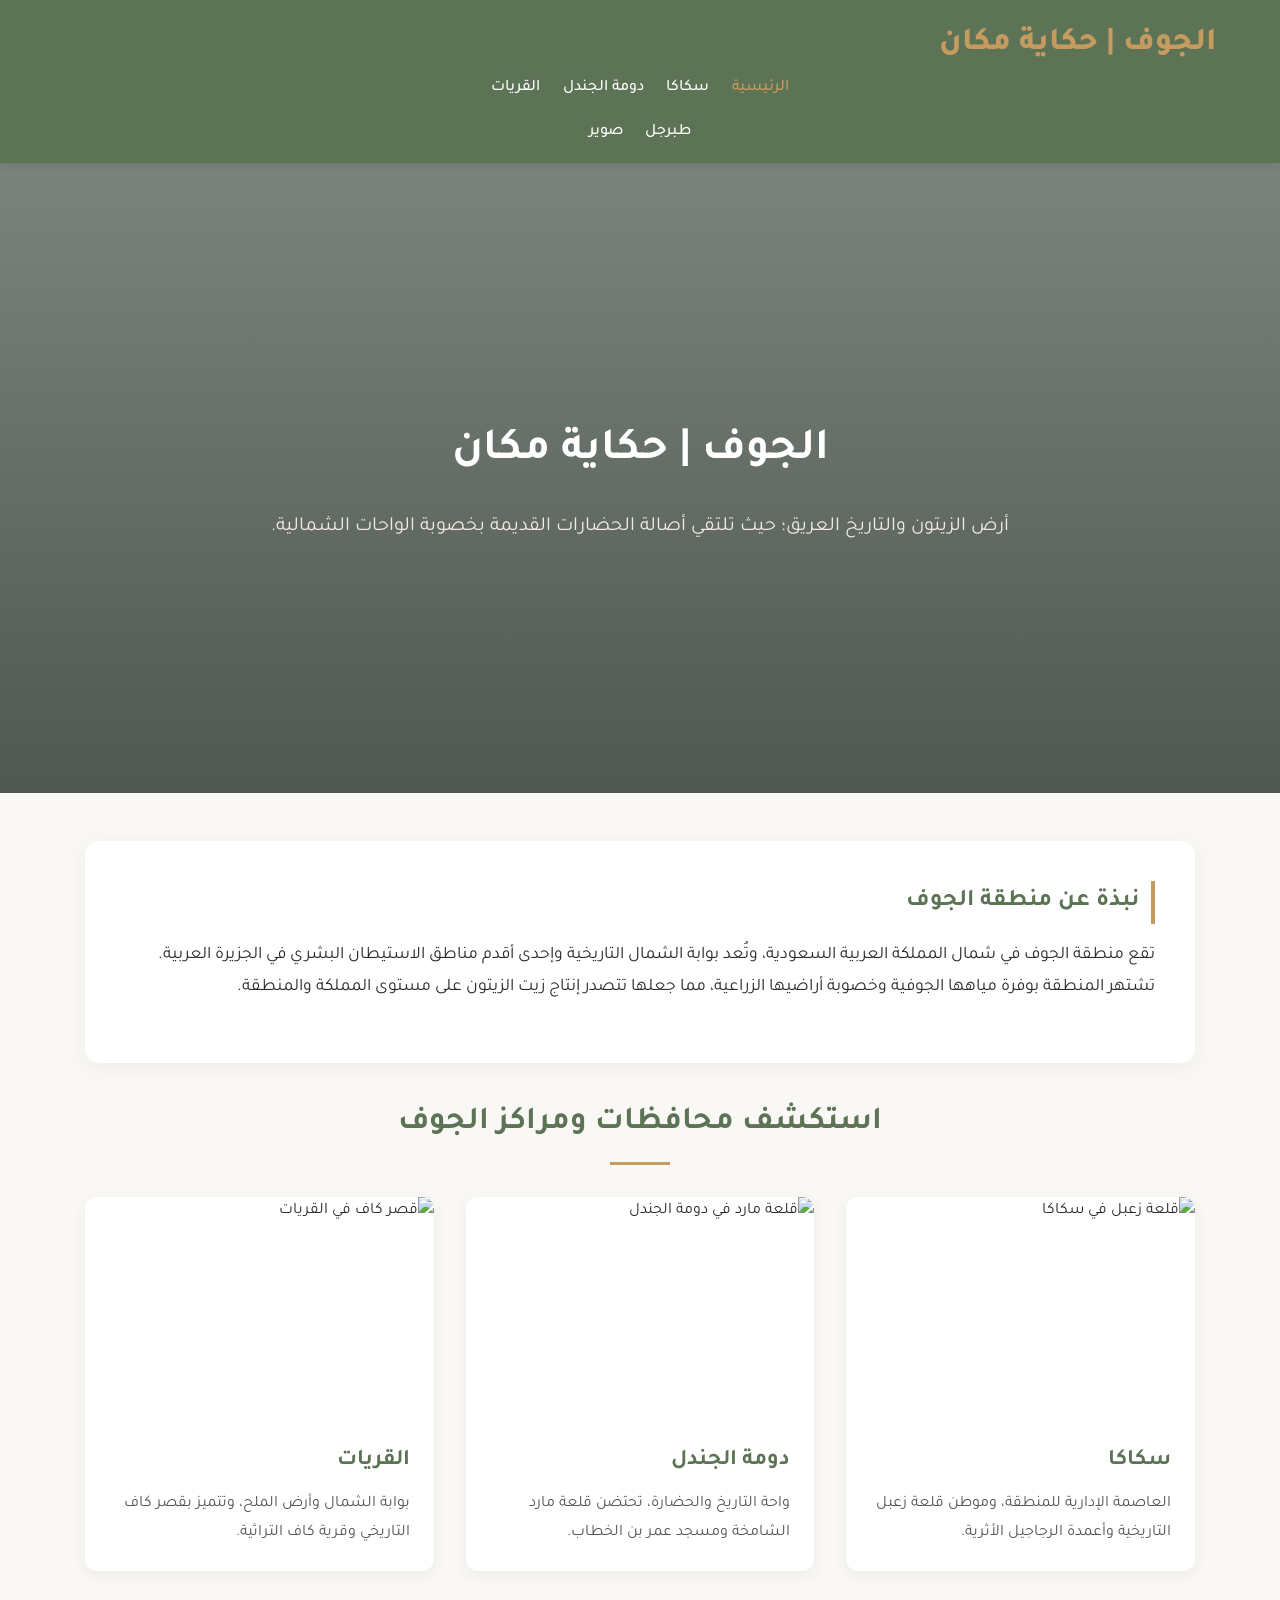
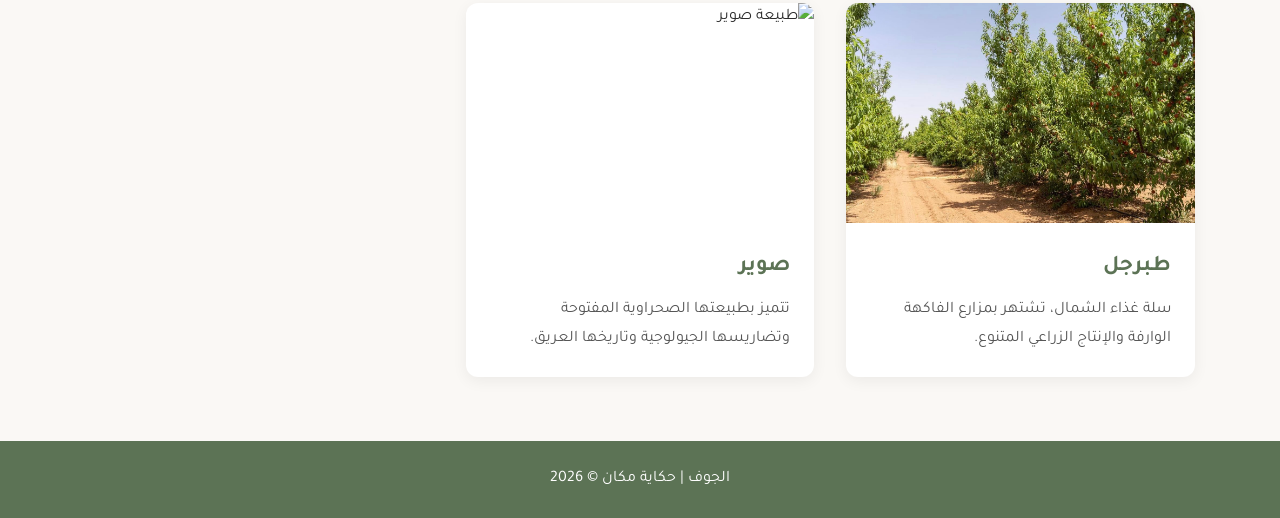
==== index.html @ 61e51d3c "Add files via upload" ====
<!DOCTYPE html>
<html lang="ar" dir="rtl">
<head>
  <meta charset="UTF-8">
  <meta name="viewport" content="width=device-width, initial-scale=1.0">
  <title>الجوف | حكاية مكان</title>
  <link rel="stylesheet" href="style.css">
</head>
<body>

  <header>
    <a href="index.html" class="logo">الجوف | حكاية مكان</a>
    <nav>
      <ul>
        <li><a href="index.html" class="active">الرئيسية</a></li>
        <li><a href="sakaka.html">سكاكا</a></li>
        <li><a href="dumat.html">دومة الجندل</a></li>
        <li><a href="qurayyat.html">القريات</a></li>
        <li><a href="tabarjal.html">طبرجل</a></li>
        <li><a href="suwayr.html">صوير</a></li>
      </ul>
    </nav>
  </header>

  <section class="hero" style="background-image: url('home.jpg');">
    <div class="hero-content">
      <h1>الجوف | حكاية مكان</h1>
      <p>أرض الزيتون والتاريخ العريق؛ حيث تلتقي أصالة الحضارات القديمة بخصوبة الواحات الشمالية.</p>
    </div>
  </section>

  <main class="container">
    <div class="detail-box">
      <h2>نبذة عن منطقة الجوف</h2>
      <p>تقع منطقة الجوف في شمال المملكة العربية السعودية، وتُعد بوابة الشمال التاريخية وإحدى أقدم مناطق الاستيطان البشري في الجزيرة العربية. تشتهر المنطقة بوفرة مياهها الجوفية وخصوبة أراضيها الزراعية، مما جعلها تتصدر إنتاج زيت الزيتون على مستوى المملكة والمنطقة.</p>
    </div>

    <h2 class="section-title">استكشف محافظات ومراكز الجوف</h2>
    <div class="grid">
      <a href="sakaka.html" class="card">
        <img src="sakaka.jpg" alt="قلعة زعبل في سكاكا">
        <div class="card-body">
          <h3>سكاكا</h3>
          <p>العاصمة الإدارية للمنطقة، وموطن قلعة زعبل التاريخية وأعمدة الرجاجيل الأثرية.</p>
        </div>
      </a>

      <a href="dumat.html" class="card">
        <img src="dumat.jpg" alt="قلعة مارد في دومة الجندل">
        <div class="card-body">
          <h3>دومة الجندل</h3>
          <p>واحة التاريخ والحضارة، تحتضن قلعة مارد الشامخة ومسجد عمر بن الخطاب.</p>
        </div>
      </a>

      <a href="qurayyat.html" class="card">
        <img src="qurayyat.jpg" alt="قصر كاف في القريات">
        <div class="card-body">
          <h3>القريات</h3>
          <p>بوابة الشمال وأرض الملح، وتتميز بقصر كاف التاريخي وقرية كاف التراثية.</p>
        </div>
      </a>

      <a href="tabarjal.html" class="card">
        <img src="tabarjal.jpg" alt="مزارع طبرجل">
        <div class="card-body">
          <h3>طبرجل</h3>
          <p>سلة غذاء الشمال، تشتهر بمزارع الفاكهة الوارفة والإنتاج الزراعي المتنوع.</p>
        </div>
      </a>

      <a href="suwayr.html" class="card">
        <img src="suwayr.jpg" alt="طبيعة صوير">
        <div class="card-body">
          <h3>صوير</h3>
          <p>تتميز بطبيعتها الصحراوية المفتوحة وتضاريسها الجيولوجية وتاريخها العريق.</p>
        </div>
      </a>
    </div>
  </main>

  <footer>
    <p>الجوف | حكاية مكان &copy; 2026</p>
  </footer>

</body>
</html>
---- style.css ----
@import url('https://fonts.googleapis.com/css2?family=Tajawal:wght@400;500;700;800&display=swap');

:root {
  --primary: #5c7355;
  --secondary: #c59b5f;
  --bg: #faf8f5;
  --text: #2b2b2b;
  --card-bg: #ffffff;
}

* {
  box-sizing: border-box;
  margin: 0;
  padding: 0;
  font-family: 'Tajawal', sans-serif;
}

body {
  background-color: var(--bg);
  color: var(--text);
  line-height: 1.8;
}

header {
  background-color: var(--primary);
  color: #fff;
  padding: 1rem 5%;
  display: flex;
  justify-content: space-between;
  align-items: center;
  flex-wrap: wrap;
  position: sticky;
  top: 0;
  z-index: 1000;
  box-shadow: 0 2px 10px rgba(0,0,0,0.1);
}

.logo {
  font-size: 2.0rem;
  font-weight: 800;
  color: var(--secondary);
  text-decoration: none;
}

nav {
  width: 100%;
  display: flex;
  justify-content: center;
}

nav ul {
  list-style: none;
  display: flex;
  justify-content: center;
  align-items: center;
  gap: 1rem 1.4rem;
  flex-wrap: wrap;
  max-width: 340px;
  margin: 0 auto;
}

nav a {
  color: #fff;
  text-decoration: none;
  font-weight: 500;
  transition: color 0.3s;
}

nav a:hover, nav a.active {
  color: var(--secondary);
}

.hero {
  position: relative;
  height: 70vh;
  min-height: 400px;
  background-size: cover;
  background-position: center;
  display: flex;
  align-items: center;
  justify-content: center;
  text-align: center;
  color: #fff;
}

.hero::before {
  content: '';
  position: absolute;
  inset: 0;
  background: linear-gradient(rgba(20, 35, 25, 0.55), rgba(20, 35, 25, 0.75));
}

.hero-content {
  position: relative;
  z-index: 1;
  max-width: 800px;
  padding: 0 20px;
}

.hero h1 {
  font-size: 2.8rem;
  margin-bottom: 1rem;
  color: #fff;
}

.hero p {
  font-size: 1.25rem;
  color: #f0ece1;
}

.container {
  max-width: 1150px;
  margin: 3rem auto;
  padding: 0 20px;
}

.section-title {
  text-align: center;
  font-size: 2rem;
  color: var(--primary);
  margin-bottom: 2rem;
  position: relative;
}

.section-title::after {
  content: '';
  display: block;
  width: 60px;
  height: 3px;
  background: var(--secondary);
  margin: 10px auto 0;
}

.grid {
  display: grid;
  grid-template-columns: repeat(auto-fit, minmax(300px, 1fr));
  gap: 2rem;
}

.card {
  background: var(--card-bg);
  border-radius: 12px;
  overflow: hidden;
  box-shadow: 0 4px 15px rgba(0,0,0,0.06);
  transition: transform 0.3s;
  text-decoration: none;
  color: inherit;
  display: flex;
  flex-direction: column;
}

.card:hover {
  transform: translateY(-6px);
}

.card img {
  width: 100%;
  height: 220px;
  object-fit: cover;
}

.card-body {
  padding: 1.5rem;
}

.card-body h3 {
  color: var(--primary);
  font-size: 1.4rem;
  margin-bottom: 0.5rem;
}

.card-body p {
  color: #555;
  font-size: 1rem;
}

.detail-box {
  background: var(--card-bg);
  padding: 2.5rem;
  border-radius: 14px;
  box-shadow: 0 4px 20px rgba(0,0,0,0.05);
  margin-bottom: 2rem;
}

.detail-box h2 {
  color: var(--primary);
  margin-bottom: 1rem;
  border-right: 4px solid var(--secondary);
  padding-right: 12px;
}

.detail-box p {
  margin-bottom: 1.2rem;
  font-size: 1.1rem;
}

.features-list {
  display: grid;
  grid-template-columns: repeat(auto-fit, minmax(240px, 1fr));
  gap: 1.5rem;
  margin-top: 1.5rem;
}

.feature-item {
  background: var(--bg);
  padding: 1.2rem;
  border-radius: 10px;
  border-top: 3px solid var(--secondary);
}

.feature-item h4 {
  color: var(--primary);
  margin-bottom: 0.4rem;
}

footer {
  background: var(--primary);
  color: #fff;
  text-align: center;
  padding: 1.5rem;
  margin-top: 4rem;
}

@media (max-width: 768px) {
  .hero h1 { font-size: 2rem; }
  header { justify-content: center; gap: 1rem; }
}
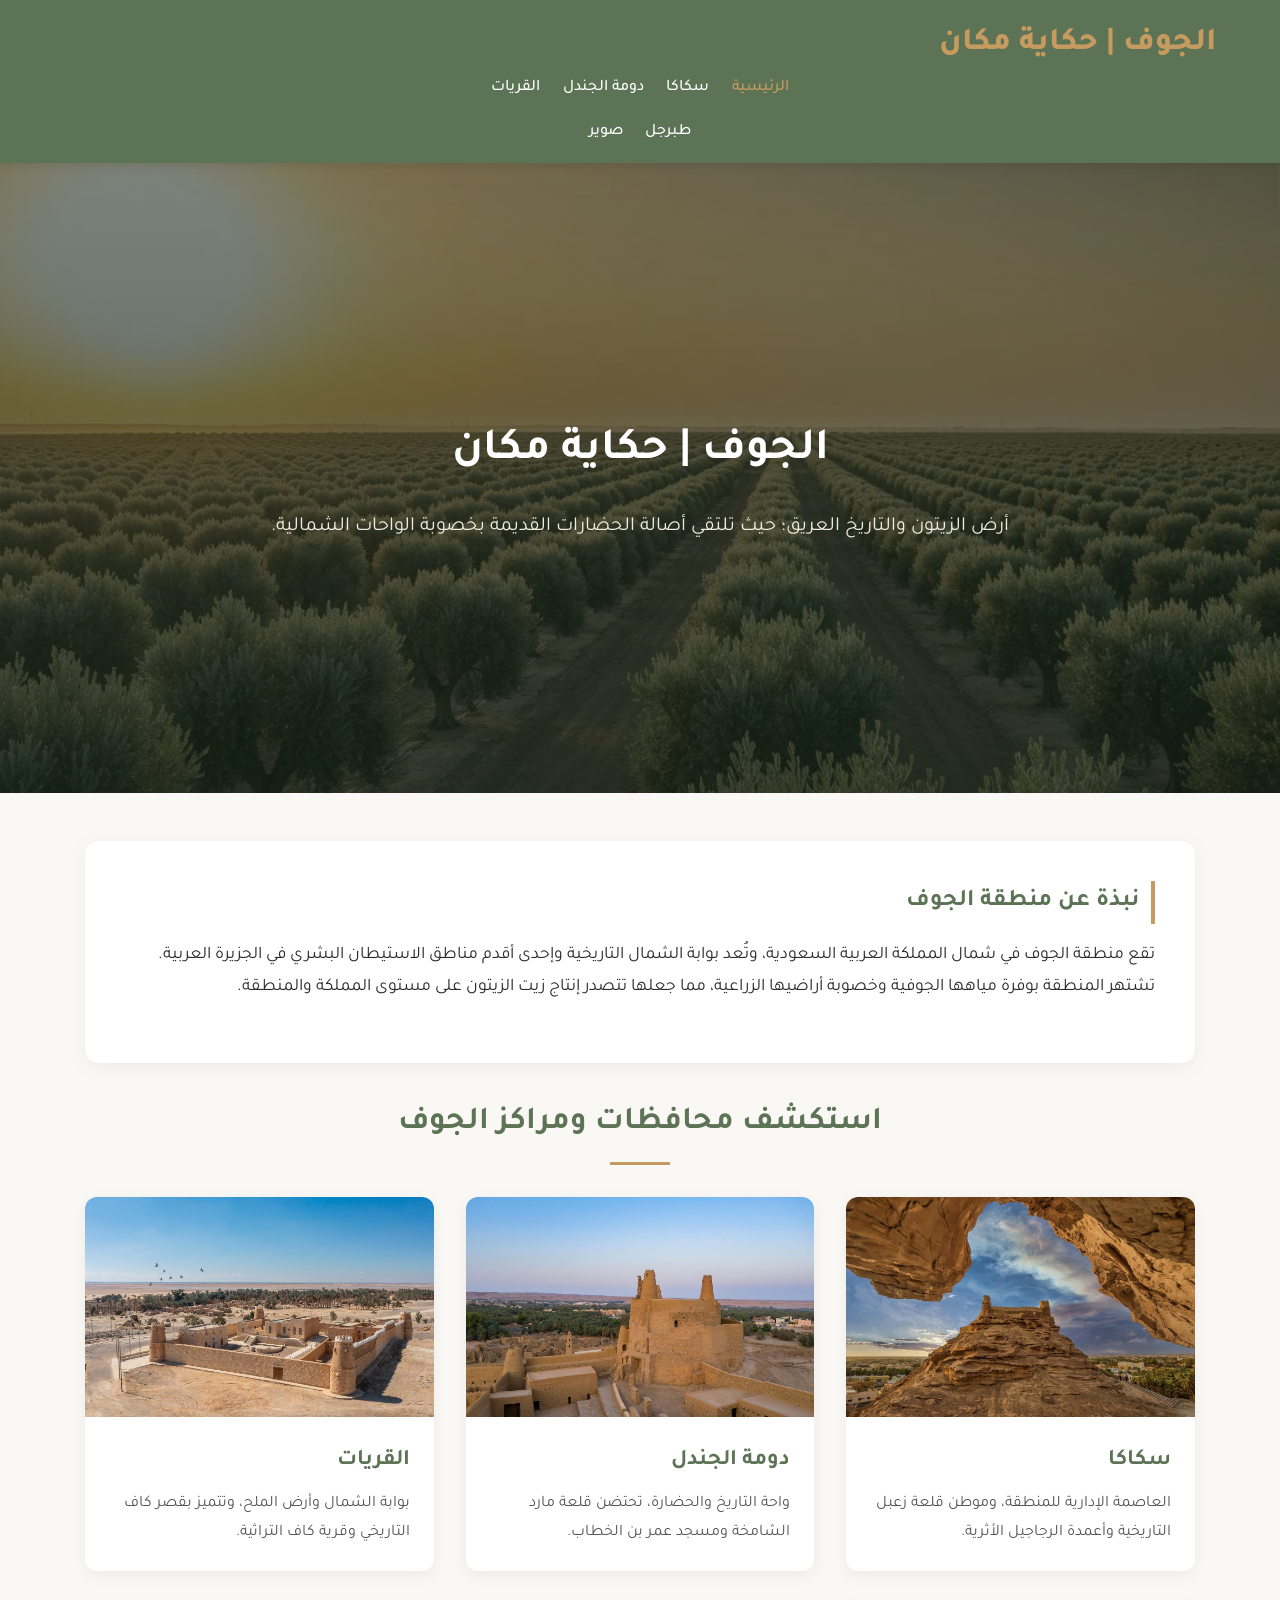
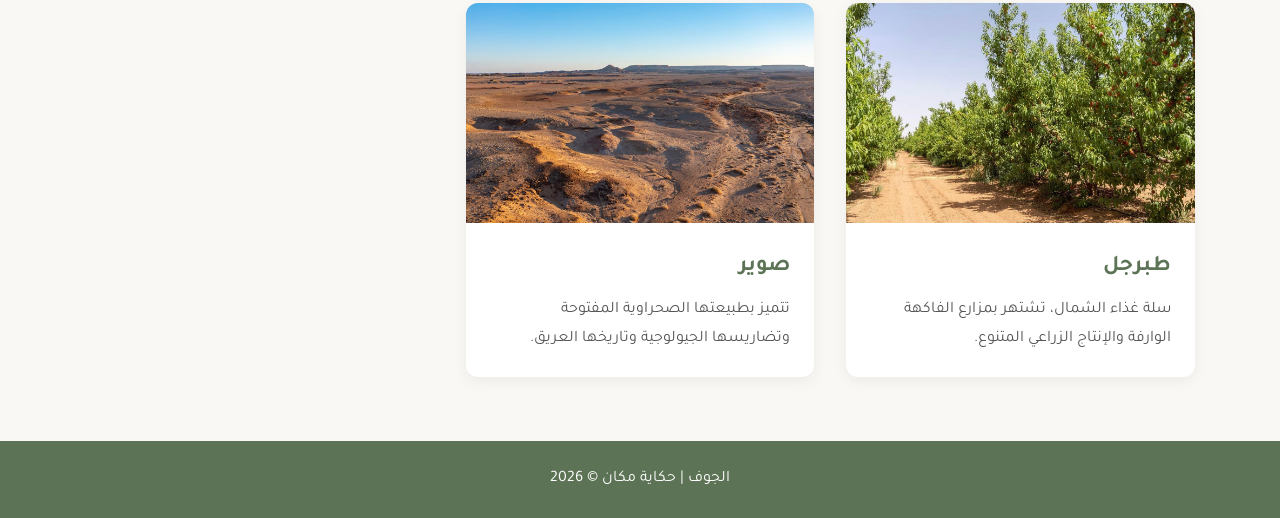
==== commit b770c460: "Update index.html" ====
--- a/index.html
+++ b/index.html
@@ -22,7 +22,7 @@
     </nav>
   </header>
 
-  <section class="hero" style="background-image: url('home.jpg');">
+  <section class="hero" style="background-image: url('home.JPEG');">
     <div class="hero-content">
       <h1>الجوف | حكاية مكان</h1>
       <p>أرض الزيتون والتاريخ العريق؛ حيث تلتقي أصالة الحضارات القديمة بخصوبة الواحات الشمالية.</p>
@@ -38,7 +38,7 @@
     <h2 class="section-title">استكشف محافظات ومراكز الجوف</h2>
     <div class="grid">
       <a href="sakaka.html" class="card">
-        <img src="sakaka.jpg" alt="قلعة زعبل في سكاكا">
+        <img src="sakaka.JPEG" alt="قلعة زعبل في سكاكا">
         <div class="card-body">
           <h3>سكاكا</h3>
           <p>العاصمة الإدارية للمنطقة، وموطن قلعة زعبل التاريخية وأعمدة الرجاجيل الأثرية.</p>
@@ -46,7 +46,7 @@
       </a>
 
       <a href="dumat.html" class="card">
-        <img src="dumat.jpg" alt="قلعة مارد في دومة الجندل">
+        <img src="dumat.JPEG" alt="قلعة مارد في دومة الجندل">
         <div class="card-body">
           <h3>دومة الجندل</h3>
           <p>واحة التاريخ والحضارة، تحتضن قلعة مارد الشامخة ومسجد عمر بن الخطاب.</p>
@@ -54,7 +54,7 @@
       </a>
 
       <a href="qurayyat.html" class="card">
-        <img src="qurayyat.jpg" alt="قصر كاف في القريات">
+        <img src="qurayyat.JPEG" alt="قصر كاف في القريات">
         <div class="card-body">
           <h3>القريات</h3>
           <p>بوابة الشمال وأرض الملح، وتتميز بقصر كاف التاريخي وقرية كاف التراثية.</p>
@@ -70,7 +70,7 @@
       </a>
 
       <a href="suwayr.html" class="card">
-        <img src="suwayr.jpg" alt="طبيعة صوير">
+        <img src="suwayr.JPEG" alt="طبيعة صوير">
         <div class="card-body">
           <h3>صوير</h3>
           <p>تتميز بطبيعتها الصحراوية المفتوحة وتضاريسها الجيولوجية وتاريخها العريق.</p>
@@ -84,4 +84,4 @@
   </footer>
 
 </body>
-</html>+</html>
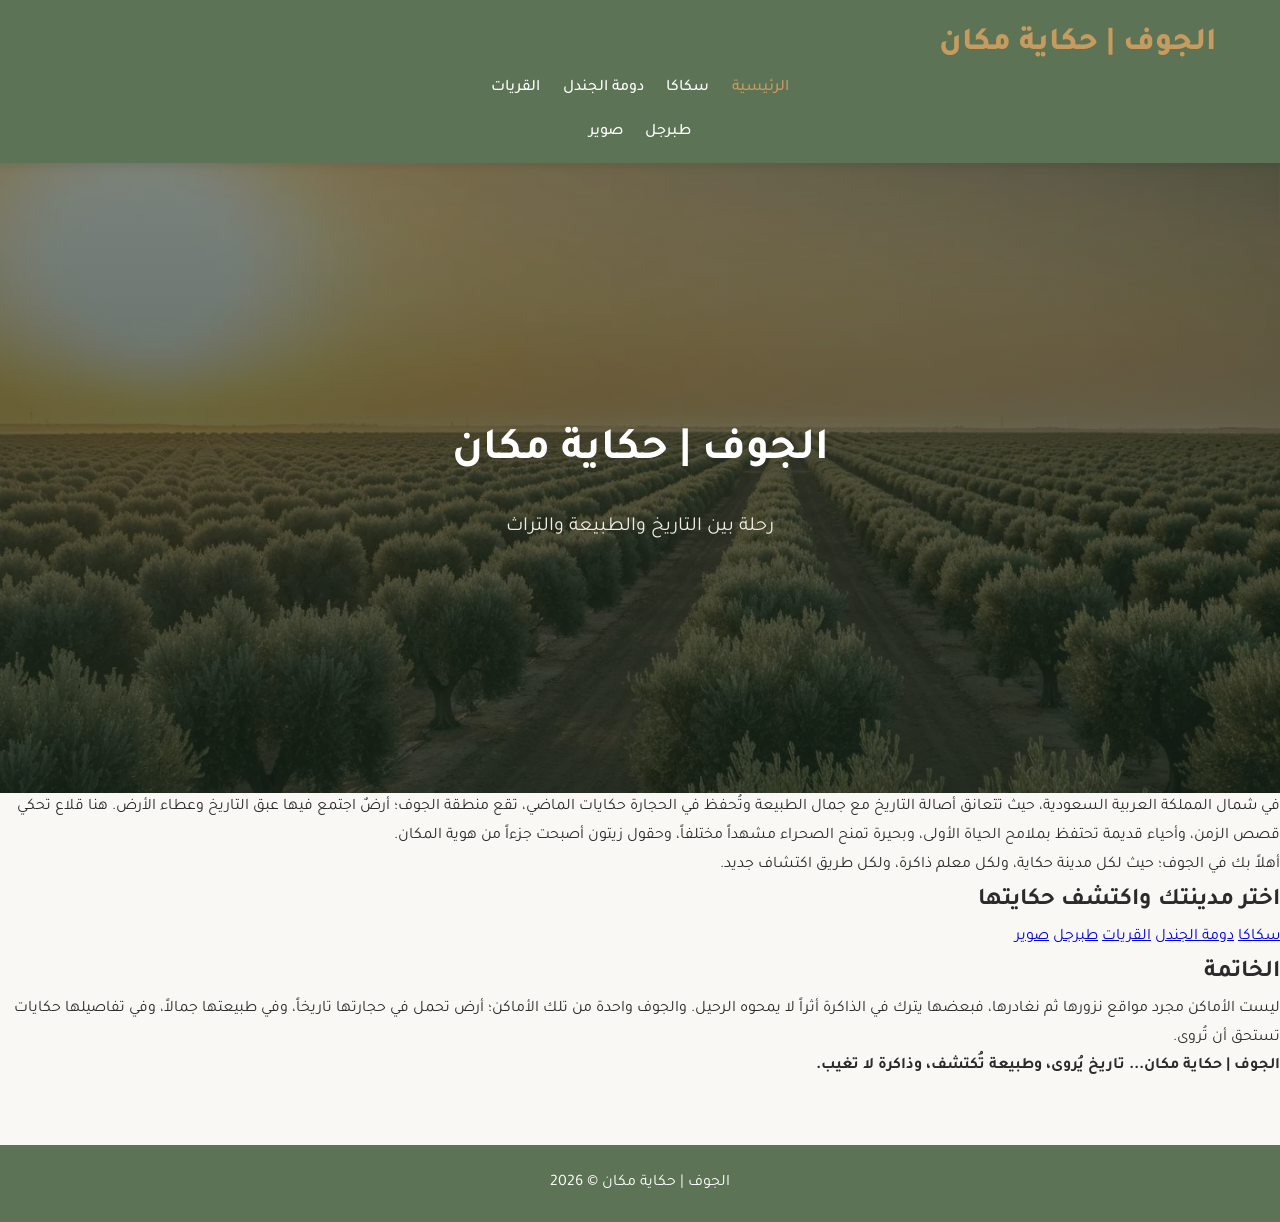
==== commit d5f47205: "Update index.html" ====
--- a/index.html
+++ b/index.html
@@ -7,7 +7,6 @@
   <link rel="stylesheet" href="style.css">
 </head>
 <body>
-
   <header>
     <a href="index.html" class="logo">الجوف | حكاية مكان</a>
     <nav>
@@ -25,63 +24,36 @@
   <section class="hero" style="background-image: url('home.JPEG');">
     <div class="hero-content">
       <h1>الجوف | حكاية مكان</h1>
-      <p>أرض الزيتون والتاريخ العريق؛ حيث تلتقي أصالة الحضارات القديمة بخصوبة الواحات الشمالية.</p>
+      <p>رحلة بين التاريخ والطبيعة والتراث</p>
     </div>
   </section>
 
-  <main class="container">
-    <div class="detail-box">
-      <h2>نبذة عن منطقة الجوف</h2>
-      <p>تقع منطقة الجوف في شمال المملكة العربية السعودية، وتُعد بوابة الشمال التاريخية وإحدى أقدم مناطق الاستيطان البشري في الجزيرة العربية. تشتهر المنطقة بوفرة مياهها الجوفية وخصوبة أراضيها الزراعية، مما جعلها تتصدر إنتاج زيت الزيتون على مستوى المملكة والمنطقة.</p>
-    </div>
+  <main>
+    <section class="intro">
+      <p>في شمال المملكة العربية السعودية، حيث تتعانق أصالة التاريخ مع جمال الطبيعة وتُحفظ في الحجارة حكايات الماضي، تقع منطقة الجوف؛ أرضٌ اجتمع فيها عبق التاريخ وعطاء الأرض. هنا قلاع تحكي قصص الزمن، وأحياء قديمة تحتفظ بملامح الحياة الأولى، وبحيرة تمنح الصحراء مشهداً مختلفاً، وحقول زيتون أصبحت جزءاً من هوية المكان.</p>
+      <p>أهلاً بك في الجوف؛ حيث لكل مدينة حكاية، ولكل معلم ذاكرة، ولكل طريق اكتشاف جديد.</p>
+    </section>
 
-    <h2 class="section-title">استكشف محافظات ومراكز الجوف</h2>
-    <div class="grid">
-      <a href="sakaka.html" class="card">
-        <img src="sakaka.JPEG" alt="قلعة زعبل في سكاكا">
-        <div class="card-body">
-          <h3>سكاكا</h3>
-          <p>العاصمة الإدارية للمنطقة، وموطن قلعة زعبل التاريخية وأعمدة الرجاجيل الأثرية.</p>
-        </div>
-      </a>
+    <section class="cities">
+      <h2>اختر مدينتك واكتشف حكايتها</h2>
+      <div class="city-links">
+        <a href="sakaka.html">سكاكا</a>
+        <a href="dumat.html">دومة الجندل</a>
+        <a href="qurayyat.html">القريات</a>
+        <a href="tabarjal.html">طبرجل</a>
+        <a href="suwayr.html">صوير</a>
+      </div>
+    </section>
 
-      <a href="dumat.html" class="card">
-        <img src="dumat.JPEG" alt="قلعة مارد في دومة الجندل">
-        <div class="card-body">
-          <h3>دومة الجندل</h3>
-          <p>واحة التاريخ والحضارة، تحتضن قلعة مارد الشامخة ومسجد عمر بن الخطاب.</p>
-        </div>
-      </a>
-
-      <a href="qurayyat.html" class="card">
-        <img src="qurayyat.JPEG" alt="قصر كاف في القريات">
-        <div class="card-body">
-          <h3>القريات</h3>
-          <p>بوابة الشمال وأرض الملح، وتتميز بقصر كاف التاريخي وقرية كاف التراثية.</p>
-        </div>
-      </a>
-
-      <a href="tabarjal.html" class="card">
-        <img src="tabarjal.jpg" alt="مزارع طبرجل">
-        <div class="card-body">
-          <h3>طبرجل</h3>
-          <p>سلة غذاء الشمال، تشتهر بمزارع الفاكهة الوارفة والإنتاج الزراعي المتنوع.</p>
-        </div>
-      </a>
-
-      <a href="suwayr.html" class="card">
-        <img src="suwayr.JPEG" alt="طبيعة صوير">
-        <div class="card-body">
-          <h3>صوير</h3>
-          <p>تتميز بطبيعتها الصحراوية المفتوحة وتضاريسها الجيولوجية وتاريخها العريق.</p>
-        </div>
-      </a>
-    </div>
+    <section class="conclusion">
+      <h2>الخاتمة</h2>
+      <p>ليست الأماكن مجرد مواقع نزورها ثم نغادرها، فبعضها يترك في الذاكرة أثراً لا يمحوه الرحيل. والجوف واحدة من تلك الأماكن؛ أرض تحمل في حجارتها تاريخاً، وفي طبيعتها جمالاً، وفي تفاصيلها حكايات تستحق أن تُروى.</p>
+      <p><strong>الجوف | حكاية مكان... تاريخ يُروى، وطبيعة تُكتشف، وذاكرة لا تغيب.</strong></p>
+    </section>
   </main>
 
   <footer>
-    <p>الجوف | حكاية مكان &copy; 2026</p>
+    <p>الجوف | حكاية مكان © 2026</p>
   </footer>
-
 </body>
 </html>
